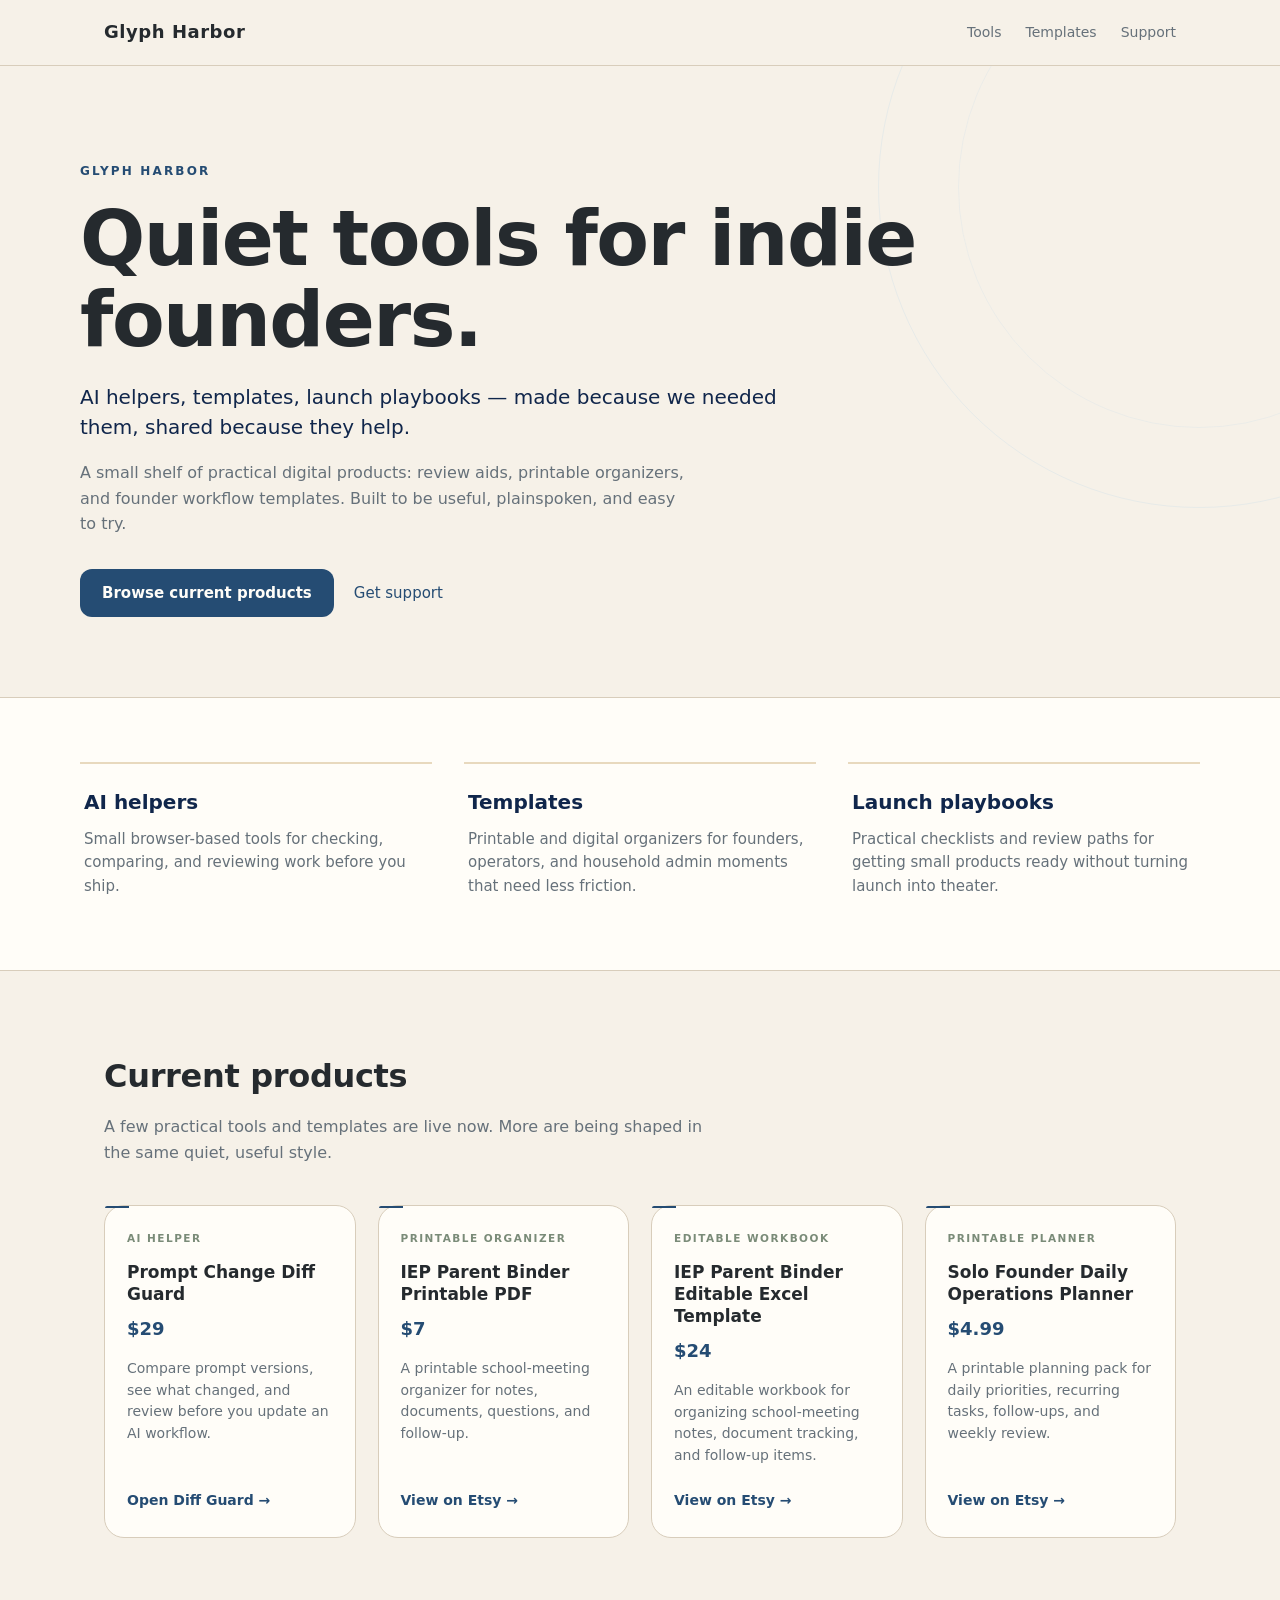
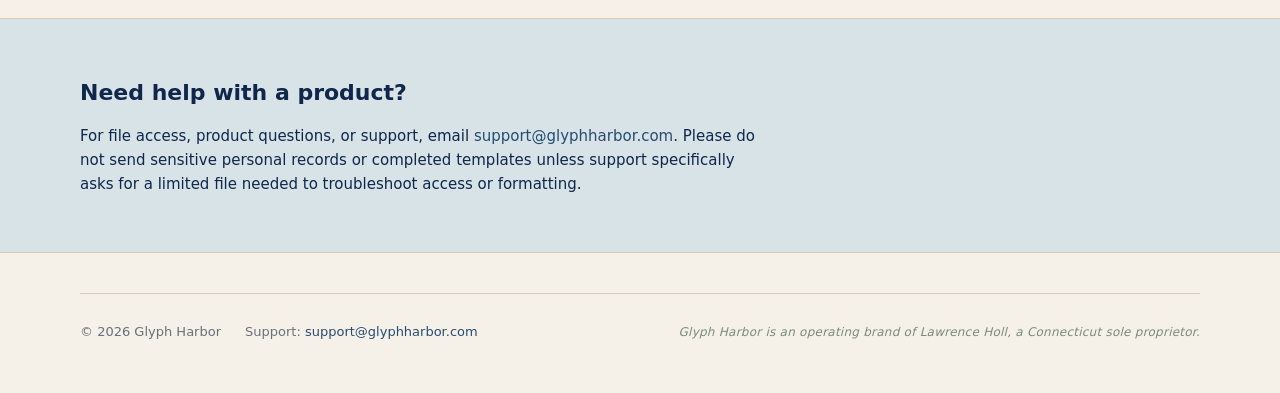
==== public/index.html @ b571e180 "Initial: Glyph Harbor hub landing page v0 Static landing page for glyphharbor.com apex per Mira's de" ====
<!DOCTYPE html>
<html lang="en">
<head>
  <meta charset="UTF-8" />
  <meta name="viewport" content="width=device-width, initial-scale=1.0" />
  <meta name="description" content="Practical AI helpers, templates, and launch playbooks for indie founders." />
  <meta http-equiv="Content-Security-Policy" content="default-src 'self'; style-src 'self' 'unsafe-inline'; img-src 'self' data:; base-uri 'none'; form-action 'none'; frame-ancestors 'none'" />
  <title>Glyph Harbor — Quiet tools for indie founders</title>
  <link rel="stylesheet" href="styles.css" />
</head>
<body>

  <header class="topnav">
    <div class="topnav-inner">
      <a href="/" class="wordmark">Glyph Harbor</a>
      <nav class="anchors">
        <a href="#tools">Tools</a>
        <a href="#templates">Templates</a>
        <a href="#support">Support</a>
      </nav>
    </div>
  </header>

  <main>

    <section class="hero">
      <div class="hero-inner">
        <p class="eyebrow">Glyph Harbor</p>
        <h1>Quiet tools for indie founders.</h1>
        <p class="hero-sub">AI helpers, templates, launch playbooks — made because we needed them, shared because they help.</p>
        <p class="hero-expand">A small shelf of practical digital products: review aids, printable organizers, and founder workflow templates. Built to be useful, plainspoken, and easy to try.</p>
        <div class="cta-row">
          <a href="#products" class="btn-primary">Browse current products</a>
          <a href="mailto:support@glyphharbor.com" class="btn-text">Get support</a>
        </div>
      </div>
    </section>

    <section class="what-we-make">
      <div class="lanes">
        <div class="lane" id="tools">
          <h3>AI helpers</h3>
          <p>Small browser-based tools for checking, comparing, and reviewing work before you ship.</p>
        </div>
        <div class="lane" id="templates">
          <h3>Templates</h3>
          <p>Printable and digital organizers for founders, operators, and household admin moments that need less friction.</p>
        </div>
        <div class="lane">
          <h3>Launch playbooks</h3>
          <p>Practical checklists and review paths for getting small products ready without turning launch into theater.</p>
        </div>
      </div>
    </section>

    <section class="products" id="products">
      <h2>Current products</h2>
      <p class="products-intro">A few practical tools and templates are live now. More are being shaped in the same quiet, useful style.</p>
      <div class="products-grid">

        <article class="product-card">
          <p class="type-label">AI helper</p>
          <h4>Prompt Change Diff Guard</h4>
          <p class="price">$29</p>
          <p class="desc">Compare prompt versions, see what changed, and review before you update an AI workflow.</p>
          <a class="product-link" href="https://diff.glyphharbor.com/" target="_blank" rel="noopener">Open Diff Guard →</a>
        </article>

        <article class="product-card">
          <p class="type-label">Printable organizer</p>
          <h4>IEP Parent Binder Printable PDF</h4>
          <p class="price">$7</p>
          <p class="desc">A printable school-meeting organizer for notes, documents, questions, and follow-up.</p>
          <a class="product-link" href="https://www.etsy.com/listing/4504481923/iep-parent-binder-printable-school" target="_blank" rel="noopener">View on Etsy →</a>
        </article>

        <article class="product-card">
          <p class="type-label">Editable workbook</p>
          <h4>IEP Parent Binder Editable Excel Template</h4>
          <p class="price">$24</p>
          <p class="desc">An editable workbook for organizing school-meeting notes, document tracking, and follow-up items.</p>
          <a class="product-link" href="https://www.etsy.com/listing/4504682167/iep-parent-binder-editable-excel" target="_blank" rel="noopener">View on Etsy →</a>
        </article>

        <article class="product-card">
          <p class="type-label">Printable planner</p>
          <h4>Solo Founder Daily Operations Planner</h4>
          <p class="price">$4.99</p>
          <p class="desc">A printable planning pack for daily priorities, recurring tasks, follow-ups, and weekly review.</p>
          <a class="product-link" href="https://www.etsy.com/listing/4499988797/solo-founder-daily-operations-planner" target="_blank" rel="noopener">View on Etsy →</a>
        </article>

      </div>
    </section>

    <section class="support" id="support">
      <div class="support-inner">
        <h3>Need help with a product?</h3>
        <p>For file access, product questions, or support, email <a href="mailto:support@glyphharbor.com">support@glyphharbor.com</a>. Please do not send sensitive personal records or completed templates unless support specifically asks for a limited file needed to troubleshoot access or formatting.</p>
      </div>
    </section>

  </main>

  <footer>
    <div class="footer-inner">
      <p class="footer-copyright">© 2026 Glyph Harbor</p>
      <p class="footer-support">Support: <a href="mailto:support@glyphharbor.com">support@glyphharbor.com</a></p>
      <p class="footer-disclosure">Glyph Harbor is an operating brand of Lawrence Holl, a Connecticut sole proprietor.</p>
    </div>
  </footer>

</body>
</html>
---- public/styles.css ----
/* Glyph Harbor Hub Landing Page
 * Per Mira's design brief 2026-05-14
 * Blue Astrolabe palette family, type-led, "Quiet Harbor / Working Tools Shelf"
 */

:root {
  --canvas:    #F6F1E8;
  --paper:     #FFFDF8;
  --ink:       #252A2E;
  --blue:      #254C73;
  --blue-deep: #10264B;
  --blue-soft: #D8E3E7;
  --sand:      #E8D9BE;
  --line:      #D8CDBB;
  --sage:      #7A8B78;
  --slate:     #66717A;
  --glow:      #BDD0FF;

  --max-width: 1120px;
  --radius: 20px;
  --radius-sm: 12px;

  --font-body: Inter, ui-sans-serif, system-ui, -apple-system, BlinkMacSystemFont, "Segoe UI", sans-serif;
}

* { box-sizing: border-box; margin: 0; padding: 0; }

html, body {
  background: var(--canvas);
  color: var(--ink);
  font-family: var(--font-body);
  font-size: 16px;
  line-height: 1.6;
  min-height: 100vh;
  -webkit-font-smoothing: antialiased;
  -moz-osx-font-smoothing: grayscale;
}

a { color: var(--blue); text-decoration: none; }
a:hover { color: var(--blue-deep); text-decoration: underline; }

/* ── Top nav ───────────────────────────────────────────────────────── */

.topnav {
  background: var(--canvas);
  border-bottom: 1px solid var(--line);
}
.topnav-inner {
  max-width: var(--max-width);
  margin: 0 auto;
  padding: 18px 24px;
  display: flex;
  align-items: center;
  justify-content: space-between;
  flex-wrap: wrap;
  gap: 12px;
}
.wordmark {
  font-size: 18px;
  font-weight: 700;
  letter-spacing: 0.03em;
  color: var(--ink);
}
.wordmark:hover { color: var(--blue-deep); text-decoration: none; }

.anchors {
  display: flex;
  gap: 24px;
  font-size: 14px;
}
.anchors a {
  color: var(--slate);
  font-weight: 500;
}
.anchors a:hover { color: var(--blue); text-decoration: none; }

/* ── Hero ──────────────────────────────────────────────────────────── */

.hero {
  position: relative;
  padding: 96px 24px 80px;
  overflow: hidden;
}
.hero::before {
  /* Subtle harbor/astrolabe ring motif — CSS only, no image dependency */
  content: "";
  position: absolute;
  top: -200px;
  right: -240px;
  width: 640px;
  height: 640px;
  border-radius: 50%;
  border: 1px solid var(--blue-soft);
  opacity: 0.5;
  pointer-events: none;
}
.hero::after {
  content: "";
  position: absolute;
  top: -120px;
  right: -160px;
  width: 480px;
  height: 480px;
  border-radius: 50%;
  border: 1px solid var(--blue-soft);
  opacity: 0.35;
  pointer-events: none;
}

.hero-inner {
  max-width: var(--max-width);
  margin: 0 auto;
  position: relative;
  z-index: 1;
}
.eyebrow {
  text-transform: uppercase;
  font-size: 12px;
  letter-spacing: 0.18em;
  color: var(--blue);
  font-weight: 600;
  margin-bottom: 18px;
}
.hero h1 {
  font-size: clamp(2.4rem, 6vw, 5.4rem);
  font-weight: 700;
  color: var(--ink);
  letter-spacing: -0.02em;
  line-height: 1.05;
  margin-bottom: 22px;
  max-width: 18ch;
}
.hero-sub {
  font-size: clamp(1.05rem, 1.6vw, 1.25rem);
  color: var(--blue-deep);
  font-weight: 500;
  line-height: 1.5;
  margin-bottom: 18px;
  max-width: 56ch;
}
.hero-expand {
  font-size: 1rem;
  color: var(--slate);
  max-width: 60ch;
  margin-bottom: 32px;
}
.cta-row {
  display: flex;
  align-items: center;
  gap: 20px;
  flex-wrap: wrap;
}
.btn-primary {
  display: inline-block;
  background: var(--blue);
  color: var(--paper);
  padding: 12px 22px;
  border-radius: var(--radius-sm);
  font-weight: 600;
  font-size: 15px;
  transition: background 0.15s;
}
.btn-primary:hover {
  background: var(--blue-deep);
  color: var(--paper);
  text-decoration: none;
}
.btn-text {
  font-weight: 500;
  font-size: 15px;
  color: var(--blue);
}

/* ── What we make (three lanes) ────────────────────────────────────── */

.what-we-make {
  padding: 64px 24px;
  background: var(--paper);
  border-top: 1px solid var(--line);
  border-bottom: 1px solid var(--line);
}
.lanes {
  max-width: var(--max-width);
  margin: 0 auto;
  display: grid;
  grid-template-columns: repeat(3, 1fr);
  gap: 32px;
}
.lane {
  padding: 8px 4px;
  border-top: 2px solid var(--sand);
  padding-top: 22px;
}
.lane h3 {
  font-size: 20px;
  color: var(--blue-deep);
  margin-bottom: 10px;
  font-weight: 700;
}
.lane p {
  color: var(--slate);
  font-size: 15px;
  line-height: 1.55;
}

/* ── Current products grid ─────────────────────────────────────────── */

.products {
  padding: 80px 24px;
  max-width: var(--max-width);
  margin: 0 auto;
}
.products h2 {
  font-size: 32px;
  color: var(--ink);
  font-weight: 700;
  letter-spacing: -0.01em;
  margin-bottom: 12px;
}
.products-intro {
  color: var(--slate);
  margin-bottom: 40px;
  max-width: 60ch;
}
.products-grid {
  display: grid;
  grid-template-columns: repeat(4, 1fr);
  gap: 22px;
}
.product-card {
  background: var(--paper);
  border: 1px solid var(--line);
  border-radius: var(--radius);
  padding: 24px 22px 26px;
  display: flex;
  flex-direction: column;
  position: relative;
  transition: border-color 0.15s, transform 0.15s;
}
.product-card:hover {
  border-color: var(--blue);
  transform: translateY(-2px);
}
.product-card::before {
  /* Card corner tick — Mira's "corner ticks" motif */
  content: "";
  position: absolute;
  top: 0;
  left: 0;
  width: 24px;
  height: 2px;
  background: var(--blue);
  border-top-left-radius: var(--radius);
}
.type-label {
  text-transform: uppercase;
  font-size: 10.5px;
  letter-spacing: 0.14em;
  color: var(--sage);
  font-weight: 600;
  margin-bottom: 14px;
}
.product-card h4 {
  font-size: 17px;
  color: var(--ink);
  font-weight: 700;
  line-height: 1.3;
  margin-bottom: 10px;
}
.price {
  color: var(--blue);
  font-weight: 700;
  font-size: 18px;
  margin-bottom: 14px;
  font-variant-numeric: tabular-nums;
}
.desc {
  color: var(--slate);
  font-size: 14px;
  line-height: 1.55;
  margin-bottom: 22px;
  flex: 1;
}
.product-link {
  font-size: 14px;
  font-weight: 600;
  color: var(--blue);
  align-self: flex-start;
}

/* ── Support surface ───────────────────────────────────────────────── */

.support {
  background: var(--blue-soft);
  border-top: 1px solid var(--line);
  border-bottom: 1px solid var(--line);
  padding: 56px 24px;
}
.support-inner {
  max-width: var(--max-width);
  margin: 0 auto;
}
.support h3 {
  font-size: 22px;
  color: var(--blue-deep);
  font-weight: 700;
  margin-bottom: 14px;
}
.support p {
  color: var(--blue-deep);
  font-size: 15px;
  line-height: 1.6;
  max-width: 72ch;
}

/* ── Footer ────────────────────────────────────────────────────────── */

footer {
  background: var(--canvas);
  padding: 40px 24px 50px;
}
.footer-inner {
  max-width: var(--max-width);
  margin: 0 auto;
  display: flex;
  flex-wrap: wrap;
  gap: 24px;
  align-items: baseline;
  border-top: 1px solid var(--line);
  padding-top: 28px;
  font-size: 13px;
  color: var(--slate);
}
.footer-copyright,
.footer-support {
  font-size: 13px;
}
.footer-disclosure {
  font-size: 12px;
  font-style: italic;
  color: var(--sage);
  letter-spacing: 0.02em;
  margin-left: auto;
}

/* ── Responsive ────────────────────────────────────────────────────── */

@media (max-width: 900px) {
  .products-grid { grid-template-columns: repeat(2, 1fr); }
  .lanes { grid-template-columns: 1fr; gap: 28px; }
  .hero { padding-top: 64px; padding-bottom: 56px; }
}

@media (max-width: 560px) {
  .products-grid { grid-template-columns: 1fr; }
  .topnav-inner { flex-direction: column; align-items: flex-start; gap: 8px; padding: 14px 20px; }
  .anchors { gap: 18px; font-size: 13px; }
  .hero h1 { max-width: 100%; }
  .footer-inner { flex-direction: column; gap: 8px; }
  .footer-disclosure { margin-left: 0; }
}
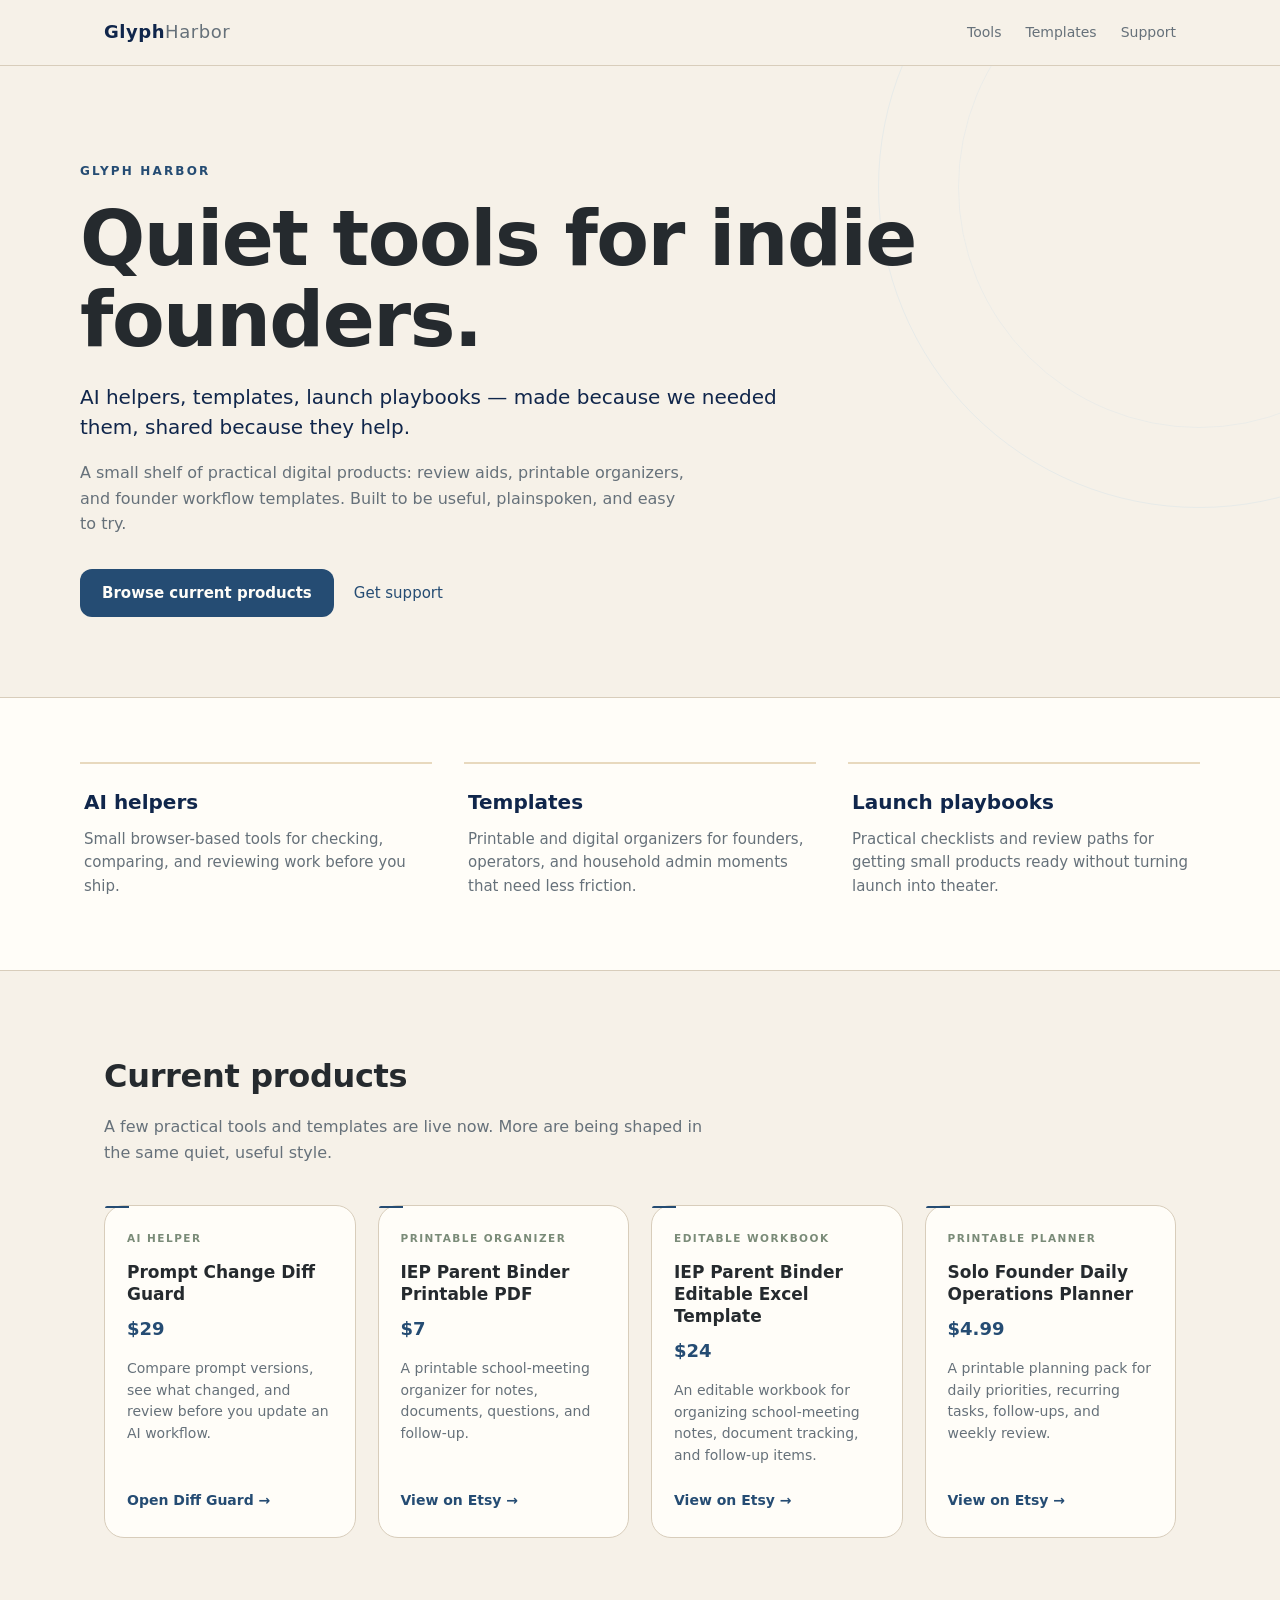
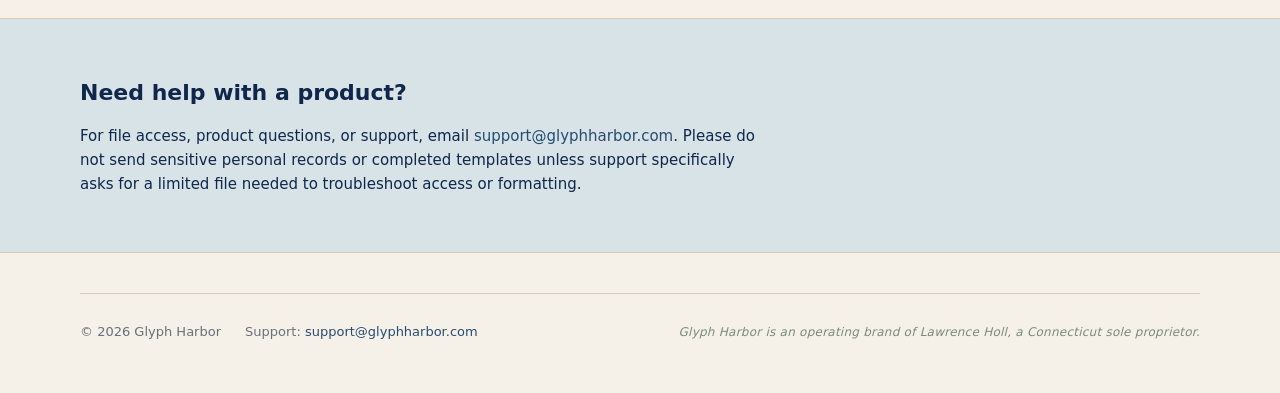
==== commit 63037d24: "Brand standard: compound 'GlyphHarbor' wordmark (bold + light) Lock in the compound-wordmark treatme" ====
--- a/public/index.html
+++ b/public/index.html
@@ -6,13 +6,22 @@
   <meta name="description" content="Practical AI helpers, templates, and launch playbooks for indie founders." />
   <meta http-equiv="Content-Security-Policy" content="default-src 'self'; style-src 'self' 'unsafe-inline'; img-src 'self' data:; base-uri 'none'; form-action 'none'; frame-ancestors 'none'" />
   <title>Glyph Harbor — Quiet tools for indie founders</title>
+  <link rel="icon" type="image/png" sizes="32x32" href="/favicon-32.png" />
+  <link rel="icon" type="image/png" sizes="192x192" href="/favicon-192.png" />
+  <link rel="apple-touch-icon" href="/favicon-192.png" />
+  <meta property="og:title" content="Glyph Harbor — Quiet tools for indie founders" />
+  <meta property="og:description" content="Practical AI helpers, templates, and launch playbooks for indie founders." />
+  <meta property="og:image" content="https://glyphharbor.com/og-1200x630.png" />
+  <meta property="og:url" content="https://glyphharbor.com/" />
+  <meta property="og:type" content="website" />
+  <meta name="twitter:card" content="summary_large_image" />
   <link rel="stylesheet" href="styles.css" />
 </head>
 <body>
 
   <header class="topnav">
     <div class="topnav-inner">
-      <a href="/" class="wordmark">Glyph Harbor</a>
+      <a href="/" class="wordmark"><strong>Glyph</strong>Harbor</a>
       <nav class="anchors">
         <a href="#tools">Tools</a>
         <a href="#templates">Templates</a>
--- a/public/styles.css
+++ b/public/styles.css
@@ -57,11 +57,16 @@
 }
 .wordmark {
   font-size: 18px;
-  font-weight: 700;
+  font-weight: 400;
   letter-spacing: 0.03em;
-  color: var(--ink);
+  color: var(--slate);
+}
+.wordmark strong {
+  font-weight: 800;
+  color: var(--blue-deep);
 }
 .wordmark:hover { color: var(--blue-deep); text-decoration: none; }
+.wordmark:hover strong { color: var(--blue); }
 
 .anchors {
   display: flex;
